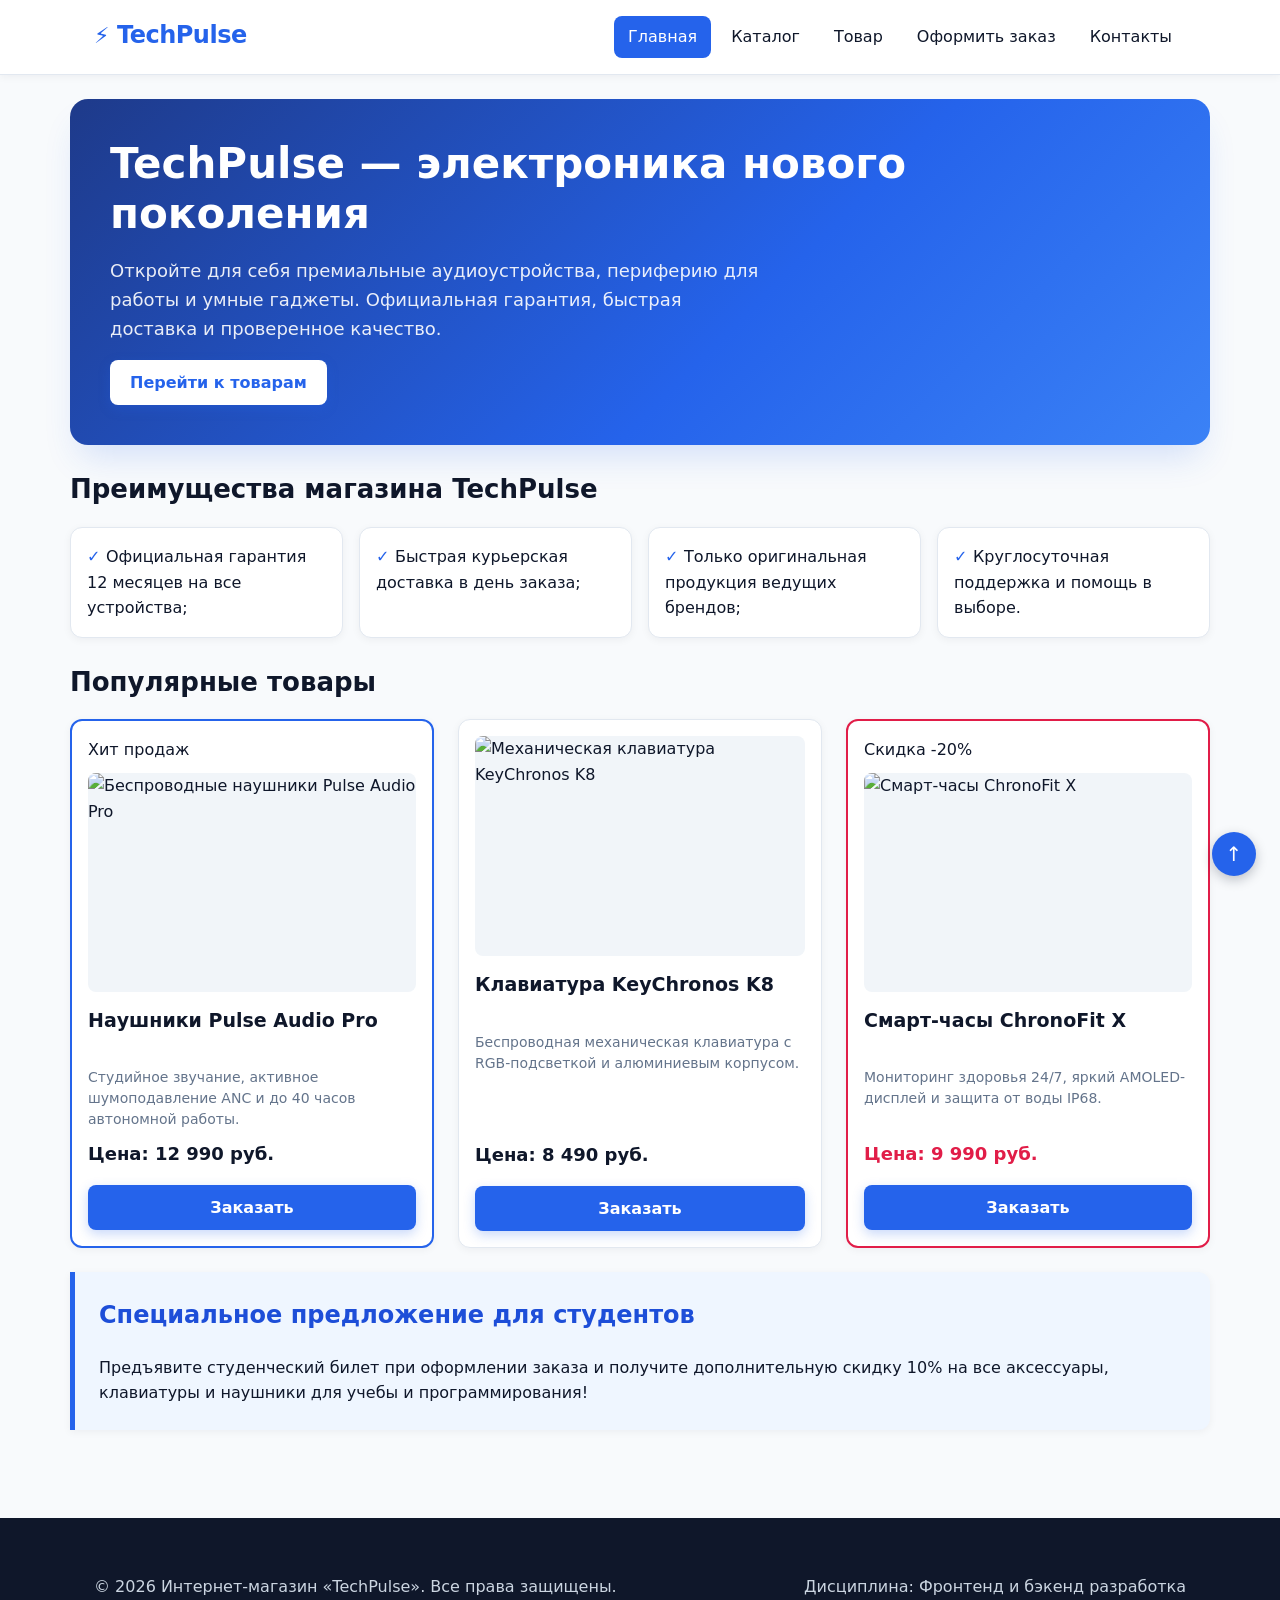
==== index.html @ 02a555d0 "feat: добавлена адаптивная верстка (КР №3)" ====
<!doctype html>
<html lang="ru">
  <head>
    <meta charset="UTF-8" />
    <meta name="viewport" content="width=device-width, initial-scale=1.0" />
    <meta
      name="description"
      content="Главная страница интернет-магазина гаджетов и электроники TechPulse."
    />
    <title>TechPulse — Магазин современных гаджетов</title>
    <link rel="stylesheet" href="css/style.css" />
    <link rel="stylesheet" href="css/responsive.css" />
    <script src="js/main.js" defer></script>
  </head>
  <body>
    <header class="site-header">
      <div class="site-header__inner">
        <a class="site-header__logo" href="index.html">TechPulse</a>
        <nav class="site-nav" aria-label="Основная навигация">
          <ul class="site-nav__list">
            <li class="site-nav__item">
              <a class="site-nav__link site-nav__link--active" href="index.html"
                >Главная</a
              >
            </li>
            <li class="site-nav__item">
              <a class="site-nav__link" href="catalog.html">Каталог</a>
            </li>
            <li class="site-nav__item">
              <a class="site-nav__link" href="product.html">Товар</a>
            </li>
            <li class="site-nav__item">
              <a class="site-nav__link" href="order.html">Оформить заказ</a>
            </li>
            <li class="site-nav__item">
              <a class="site-nav__link" href="contacts.html">Контакты</a>
            </li>
          </ul>
        </nav>
      </div>
    </header>

    <main>
      <section class="hero">
        <h1 class="hero__title">TechPulse — электроника нового поколения</h1>
        <p class="hero__text">
          Откройте для себя премиальные аудиоустройства, периферию для работы и
          умные гаджеты. Официальная гарантия, быстрая доставка и проверенное
          качество.
        </p>
        <a class="button button--primary" href="#popular">Перейти к товарам</a>
      </section>

      <section class="section" id="advantages">
        <h2 class="section__title">Преимущества магазина TechPulse</h2>
        <ul class="advantages-list">
          <li>Официальная гарантия 12 месяцев на все устройства;</li>
          <li>Быстрая курьерская доставка в день заказа;</li>
          <li>Только оригинальная продукция ведущих брендов;</li>
          <li>Круглосуточная поддержка и помощь в выборе.</li>
        </ul>
      </section>

      <section class="section" id="popular">
        <h2 class="section__title">Популярные товары</h2>
        <div class="products-grid">
          <article class="product-card product-card--featured">
            <span class="product-card__badge">Хит продаж</span>
            <img
              class="product-card__image"
              src="https://images.unsplash.com/photo-1505740420928-5e560c06d30e?auto=format&fit=crop&w=600&q=80"
              srcset="
                https://images.unsplash.com/photo-1505740420928-5e560c06d30e?auto=format&fit=crop&w=400&q=80   400w,
                https://images.unsplash.com/photo-1505740420928-5e560c06d30e?auto=format&fit=crop&w=600&q=80   600w,
                https://images.unsplash.com/photo-1505740420928-5e560c06d30e?auto=format&fit=crop&w=900&q=80   900w,
                https://images.unsplash.com/photo-1505740420928-5e560c06d30e?auto=format&fit=crop&w=1200&q=80 1200w
              "
              sizes="(max-width: 767px) 100vw, (max-width: 1023px) 50vw, 33vw"
              alt="Беспроводные наушники Pulse Audio Pro"
              width="600"
              height="400"
              loading="lazy"
            />
            <h3 class="product-card__title">Наушники Pulse Audio Pro</h3>
            <p class="product-card__description">
              Студийное звучание, активное шумоподавление ANC и до 40 часов
              автономной работы.
            </p>
            <p class="product-card__price">Цена: 12 990 руб.</p>
            <button
              class="button button--primary product-card__button"
              type="button"
              data-product="Наушники Pulse Audio Pro"
            >
              Заказать
            </button>
          </article>

          <article class="product-card">
            <img
              class="product-card__image"
              src="https://images.unsplash.com/photo-1511467687858-23d96c32e4ae?auto=format&fit=crop&w=600&q=80"
              srcset="
                https://images.unsplash.com/photo-1511467687858-23d96c32e4ae?auto=format&fit=crop&w=400&q=80   400w,
                https://images.unsplash.com/photo-1511467687858-23d96c32e4ae?auto=format&fit=crop&w=600&q=80   600w,
                https://images.unsplash.com/photo-1511467687858-23d96c32e4ae?auto=format&fit=crop&w=900&q=80   900w,
                https://images.unsplash.com/photo-1511467687858-23d96c32e4ae?auto=format&fit=crop&w=1200&q=80 1200w
              "
              sizes="(max-width: 767px) 100vw, (max-width: 1023px) 50vw, 33vw"
              alt="Механическая клавиатура KeyChronos K8"
              width="600"
              height="400"
              loading="lazy"
            />
            <h3 class="product-card__title">Клавиатура KeyChronos K8</h3>
            <p class="product-card__description">
              Беспроводная механическая клавиатура с RGB-подсветкой и
              алюминиевым корпусом.
            </p>
            <p class="product-card__price">Цена: 8 490 руб.</p>
            <button
              class="button button--primary product-card__button"
              type="button"
              data-product="Клавиатура KeyChronos K8"
            >
              Заказать
            </button>
          </article>

          <article class="product-card product-card--discount">
            <span class="product-card__badge">Скидка -20%</span>
            <img
              class="product-card__image"
              src="https://images.unsplash.com/photo-1523275335684-37898b6baf30?auto=format&fit=crop&w=600&q=80"
              srcset="
                https://images.unsplash.com/photo-1523275335684-37898b6baf30?auto=format&fit=crop&w=400&q=80   400w,
                https://images.unsplash.com/photo-1523275335684-37898b6baf30?auto=format&fit=crop&w=600&q=80   600w,
                https://images.unsplash.com/photo-1523275335684-37898b6baf30?auto=format&fit=crop&w=900&q=80   900w,
                https://images.unsplash.com/photo-1523275335684-37898b6baf30?auto=format&fit=crop&w=1200&q=80 1200w
              "
              sizes="(max-width: 767px) 100vw, (max-width: 1023px) 50vw, 33vw"
              alt="Смарт-часы ChronoFit X"
              width="600"
              height="400"
              loading="lazy"
            />
            <h3 class="product-card__title">Смарт-часы ChronoFit X</h3>
            <p class="product-card__description">
              Мониторинг здоровья 24/7, яркий AMOLED-дисплей и защита от воды
              IP68.
            </p>
            <p class="product-card__price">Цена: 9 990 руб.</p>
            <button
              class="button button--primary product-card__button"
              type="button"
              data-product="Смарт-часы ChronoFit X"
            >
              Заказать
            </button>
          </article>
        </div>
      </section>

      <aside class="aside-info">
        <h2 class="aside-info__title">Специальное предложение для студентов</h2>
        <p class="aside-info__text">
          Предъявите студенческий билет при оформлении заказа и получите
          дополнительную скидку 10% на все аксессуары, клавиатуры и наушники для
          учебы и программирования!
        </p>
      </aside>
    </main>

    <footer class="site-footer" id="contacts">
      <div class="site-footer__inner">
        <p>&copy; 2026 Интернет-магазин «TechPulse». Все права защищены.</p>
        <p>Дисциплина: Фронтенд и бэкенд разработка</p>
      </div>
    </footer>
    <a class="scroll-top-btn" href="#" aria-label="Наверх">↑</a>

    <dialog
      class="order-dialog"
      id="order-dialog"
      aria-labelledby="order-dialog-title"
    >
      <h2 class="order-dialog__title" id="order-dialog-title">
        Оформление заявки
      </h2>
      <form
        class="order-form"
        id="order-form"
        action="#"
        method="post"
        novalidate
      >
        <input id="selected-product" name="selected-product" type="hidden" />

        <div class="order-form__field">
          <label class="order-form__label" for="order-name">Имя</label>
          <input
            class="order-form__input"
            id="order-name"
            name="name"
            type="text"
            placeholder="Введите ваше имя"
            minlength="2"
            autocomplete="given-name"
            required
          />
        </div>

        <div class="order-form__field">
          <label class="order-form__label" for="order-email">E-mail</label>
          <input
            class="order-form__input"
            id="order-email"
            name="email"
            type="email"
            placeholder="example@mail.ru"
            autocomplete="email"
            required
          />
        </div>

        <div class="order-form__field">
          <label class="order-form__label" for="order-phone">Телефон</label>
          <input
            class="order-form__input"
            id="order-phone"
            name="phone"
            type="tel"
            inputmode="tel"
            placeholder="+7 (900) 000-00-00"
            pattern="^\+7 \(\d{3}\) \d{3}-\d{2}-\d{2}$"
            required
          />
          <small class="order-form__help">Формат: +7 (900) 000-00-00</small>
        </div>

        <div class="order-form__field">
          <label class="order-form__label" for="order-date">Дата связи</label>
          <input
            class="order-form__input"
            id="order-date"
            name="date"
            type="date"
          />
        </div>

        <div class="order-form__field order-form__field--wide">
          <label class="order-form__label" for="order-topic">Тема заявки</label>
          <select
            class="order-form__select"
            id="order-topic"
            name="topic"
            required
          >
            <option value="">Выберите тему</option>
            <option value="product">Заказ товара</option>
            <option value="consultation">Консультация</option>
            <option value="delivery">Доставка</option>
          </select>
        </div>

        <div class="order-form__field order-form__field--wide">
          <label class="order-form__label" for="order-comment"
            >Комментарий</label
          >
          <textarea
            class="order-form__textarea"
            id="order-comment"
            name="comment"
            rows="4"
            placeholder="Укажите дополнительную информацию"
          ></textarea>
        </div>

        <div class="order-form__field order-form__field--checkbox">
          <label class="order-form__checkbox-label">
            <input
              class="order-form__checkbox"
              id="order-agreement"
              name="agreement"
              type="checkbox"
              required
            />
            Я согласен на обработку данных
          </label>
        </div>

        <div class="order-form__actions">
          <button
            class="button button--secondary"
            type="button"
            id="close-order-dialog"
          >
            Закрыть
          </button>
          <button class="button button--primary" type="submit">
            Отправить заявку
          </button>
        </div>
      </form>
    </dialog>

    <p class="success-message" id="success-message" hidden>
      Форма успешно отправлена! Наш менеджер свяжется с вами в ближайшее время.
    </p>
  </body>
</html>
---- css/style.css ----
/* ===============================
   1. Переменные проекта
   =============================== */
:root {
  --color-bg: #f8fafc;
  --color-text: #0f172a;
  --color-muted: #64748b;
  --color-primary: #2563eb;
  --color-primary-dark: #1d4ed8;
  --color-border: #e2e8f0;
  --color-surface: #ffffff;
  --color-surface-accent: #eff6ff;
  --color-danger: #e11d48;
  --color-success: #16a34a;
  --color-success-bg: #f0fdf4;
  --color-white: #ffffff;

  --space-xs: 6px;
  --space-sm: 10px;
  --space-md: 16px;
  --space-lg: 24px;
  --space-xl: 40px;

  --radius-sm: 8px;
  --radius-md: 12px;
  --radius-lg: 18px;

  --shadow-sm: 0 2px 8px rgba(15, 23, 42, 0.05);
  --shadow-md: 0 10px 25px -5px rgba(15, 23, 42, 0.1);
  --shadow-lg: 0 20px 35px -10px rgba(37, 99, 235, 0.18);

  --container-width: 1140px;
}

/* ===============================
   2. Базовые стили
   =============================== */
* {
  box-sizing: border-box;
}

html {
  scroll-behavior: smooth;
}

body {
  margin: 0;
  font-family: 'Segoe UI', system-ui, -apple-system, Arial, sans-serif;
  line-height: 1.6;
  color: var(--color-text);
  background-color: var(--color-bg);
}

main {
  padding: var(--space-lg);
}

/* Подсветка целевого якоря */
:target {
  outline: 2px dashed var(--color-primary);
  outline-offset: 6px;
  border-radius: var(--radius-sm);
}

/* ===============================
   3. Блок кнопки (button)
   =============================== */
.button {
  display: inline-flex;
  align-items: center;
  justify-content: center;
  padding: 10px 20px;
  border: none;
  border-radius: var(--radius-sm);
  font: inherit;
  font-weight: 600;
  text-decoration: none;
  cursor: pointer;
  transition:
    background-color 0.2s ease,
    color 0.2s ease,
    transform 0.15s ease,
    box-shadow 0.2s ease;
}

.button:active {
  transform: translateY(1px);
}

.button--primary {
  color: var(--color-white);
  background-color: var(--color-primary);
  box-shadow: 0 4px 12px rgba(37, 99, 235, 0.25);
}

.button--primary:hover {
  background-color: var(--color-primary-dark);
  box-shadow: 0 6px 16px rgba(37, 99, 235, 0.35);
}

.button--secondary {
  color: var(--color-primary);
  background-color: var(--color-surface);
  border: 1.5px solid var(--color-primary);
}

.button--secondary:hover {
  color: var(--color-white);
  background-color: var(--color-primary);
}

.button:focus-visible {
  outline: 2px solid var(--color-primary);
  outline-offset: 3px;
}

.button:disabled,
.button--disabled {
  opacity: 0.6;
  cursor: not-allowed;
}

/* ===============================
   4. Шапка и навигация (site-header, site-nav)
   =============================== */
.site-header {
  background-color: var(--color-surface);
  border-bottom: 1px solid var(--color-border);
  box-shadow: var(--shadow-sm);
  position: sticky;
  top: 0;
  z-index: 50;
}

.site-header__inner {
  max-width: var(--container-width);
  margin: 0 auto;
  padding: var(--space-md) var(--space-lg);
  display: flex;
  flex-wrap: wrap;
  justify-content: space-between;
  align-items: center;
  gap: var(--space-md);
}

.site-header__logo {
  font-size: 24px;
  font-weight: 800;
  letter-spacing: -0.5px;
  color: var(--color-primary);
  text-decoration: none;
  display: inline-flex;
  align-items: center;
  gap: 8px;
  transition: opacity 0.2s ease;
}

.site-header__logo::before {
  content: '⚡';
  font-size: 22px;
}

.site-header__logo:hover {
  opacity: 0.85;
}

.site-nav__list {
  display: flex;
  flex-wrap: wrap;
  justify-content: center;
  align-items: center;
  gap: var(--space-xs);
  padding: 0;
  margin: 0;
  list-style: none;
}

.site-nav__item {
  margin-bottom: 0;
}

.site-nav__link {
  display: inline-block;
  padding: 8px 14px;
  color: var(--color-text);
  font-weight: 500;
  text-decoration: none;
  border-radius: var(--radius-sm);
  transition:
    background-color 0.2s ease,
    color 0.2s ease;
}

.site-nav__link:hover {
  color: var(--color-primary);
  background-color: var(--color-surface-accent);
}

.site-nav__link:focus-visible {
  outline: 2px solid var(--color-primary);
  outline-offset: 3px;
}

.site-nav__link--active {
  color: var(--color-white);
  background-color: var(--color-primary);
}

.site-nav__link--active:hover {
  color: var(--color-white);
  background-color: var(--color-primary-dark);
}

/* ===============================
   5. Хлебные крошки (breadcrumbs)
   =============================== */
.breadcrumbs {
  max-width: var(--container-width);
  margin: 0 auto var(--space-md);
  font-size: 14px;
  color: var(--color-muted);
}

.breadcrumbs__link {
  color: var(--color-primary);
  text-decoration: none;
  font-weight: 500;
}

.breadcrumbs__link:hover {
  text-decoration: underline;
}

.breadcrumbs__current::before {
  content: ' / ';
  color: var(--color-muted);
}

/* ===============================
   6. Основные компоненты страниц (hero, section, aside-info)
   =============================== */
.hero {
  max-width: var(--container-width);
  margin: 0 auto var(--space-xl);
  padding: var(--space-xl);
  background: linear-gradient(135deg, #1e3a8a 0%, #2563eb 60%, #3b82f6 100%);
  color: var(--color-white);
  border-radius: var(--radius-lg);
  box-shadow: var(--shadow-lg);
}

.hero__title {
  margin-top: 0;
  margin-bottom: var(--space-sm);
  font-size: clamp(28px, 4vw, 42px);
  line-height: 1.2;
}

.hero__text {
  max-width: 650px;
  margin-bottom: var(--space-lg);
  font-size: 18px;
  color: rgba(255, 255, 255, 0.9);
}

.hero .button--primary {
  background-color: var(--color-white);
  color: var(--color-primary);
}

.hero .button--primary:hover {
  background-color: #f1f5f9;
}

.section {
  max-width: var(--container-width);
  margin: 0 auto var(--space-xl);
}

.section__title {
  margin-top: 0;
  margin-bottom: var(--space-md);
  font-size: 26px;
}

.advantages-list {
  display: grid;
  grid-template-columns: repeat(auto-fit, minmax(230px, 1fr));
  gap: var(--space-md);
  padding: 0;
  list-style: none;
}

.advantages-list li {
  padding: var(--space-md);
  background-color: var(--color-surface);
  border: 1px solid var(--color-border);
  border-radius: var(--radius-md);
  box-shadow: var(--shadow-sm);
  font-weight: 500;
}

.advantages-list li::before {
  content: '✓ ';
  color: var(--color-primary);
  font-weight: 700;
}

.aside-info {
  max-width: var(--container-width);
  margin: 0 auto var(--space-xl);
  padding: var(--space-lg);
  border-left: 5px solid var(--color-primary);
  border-radius: 0 var(--radius-md) var(--radius-md) 0;
  background-color: var(--color-surface-accent);
  box-shadow: var(--shadow-sm);
}

.aside-info__title {
  margin-top: 0;
  color: var(--color-primary-dark);
}

.aside-info__text {
  margin-bottom: 0;
}

/* ===============================
   7. Карточки и сетка товаров (products-grid, product-card)
   =============================== */
.products-grid {
  display: grid;
  grid-template-columns: repeat(3, 1fr);
  gap: var(--space-lg);
  align-items: stretch; /* Растягивает все карточки в ряду до одинаковой высоты */
}

.product-card {
  display: flex;
  flex-direction: column;
  height: 100%;
  gap: var(--space-sm);
  padding: var(--space-md);
  border: 1px solid var(--color-border);
  border-radius: var(--radius-md);
  background-color: var(--color-surface);
  box-shadow: var(--shadow-sm);
  transition:
    border-color 0.25s ease,
    transform 0.25s ease,
    box-shadow 0.25s ease;
}

.product-card:hover {
  border-color: var(--color-primary);
  transform: translateY(-4px);
  box-shadow: var(--shadow-md);
}

.product-card__image {
  width: 100%;
  height: 210px;
  object-fit: cover;
  border-radius: var(--radius-sm);
  background-color: #f1f5f9;
  margin-bottom: var(--space-xs);
}

.product-card--featured {
  border: 2px solid var(--color-primary);
}

.product-card--discount {
  border: 2px solid var(--color-danger);
}

.product-card__title {
  margin: 0;
  font-size: 19px;
  line-height: 1.3;
  min-height: 2.6em; /* Резервирует место ровно под 2 строки, чтобы описание ниже начиналось на одном уровне */
  display: flex;
  align-items: flex-start;
  color: var(--color-text);
}

.product-card__description {
  margin: 0;
  font-size: 14px;
  line-height: 1.5;
  color: var(--color-muted);
  flex-grow: 1; /* Занимает всё свободное место, выравнивая блок цены внизу */
}

.product-card__price {
  margin: auto 0 var(--space-xs) 0; /* Прижимает цену к низу на одну линию во всех карточках */
  font-size: 18px;
  font-weight: 800;
  color: var(--color-text);
}

.product-card--discount .product-card__price {
  color: var(--color-danger);
}

.product-card__button {
  align-self: stretch;
  text-align: center;
}

/* ===============================
   8. Страница каталога и фильтры (catalog-layout, catalog-filters, filters-form)
   =============================== */
.catalog-layout {
  max-width: var(--container-width);
  margin: 0 auto var(--space-xl);
  display: grid;
  grid-template-columns: 270px 1fr;
  grid-template-areas: 'filters products';
  gap: var(--space-lg);
  align-items: start;
}

.catalog-filters {
  grid-area: filters;
  padding: var(--space-lg);
  border: 1px solid var(--color-border);
  border-radius: var(--radius-md);
  background-color: var(--color-surface);
  box-shadow: var(--shadow-sm);
}

.catalog-filters__title {
  margin-top: 0;
  font-size: 20px;
}

.catalog-products {
  grid-area: products;
}

.catalog-products__title {
  margin-top: 0;
}

.filters-form {
  display: grid;
  gap: var(--space-md);
}

.filters-form__group {
  margin: 0;
  padding: var(--space-md);
  border: 1px solid var(--color-border);
  border-radius: var(--radius-sm);
  background-color: var(--color-bg);
}

.filters-form__legend {
  font-weight: 700;
  padding: 0 6px;
}

.filters-form__label {
  display: flex;
  align-items: center;
  gap: 8px;
  margin-bottom: var(--space-sm);
  cursor: pointer;
  font-size: 14px;
}

.filters-form__input {
  width: 100%;
  padding: 8px 12px;
  border: 1px solid var(--color-border);
  border-radius: var(--radius-sm);
  font: inherit;
  background-color: var(--color-surface);
  margin-bottom: var(--space-xs);
}

/* ===============================
   9. Модальное окно и форма заявки (order-dialog, order-form)
   =============================== */
.order-dialog {
  width: min(100% - 32px, 540px);
  padding: var(--space-xl);
  border: none;
  border-radius: var(--radius-lg);
  box-shadow: var(--shadow-md);
}

.order-dialog::backdrop {
  background-color: rgba(15, 23, 42, 0.6);
  backdrop-filter: blur(3px);
}

.order-dialog__title {
  margin-top: 0;
}

.order-form__field {
  margin-bottom: var(--space-md);
}

.order-form__label {
  display: block;
  margin-bottom: var(--space-xs);
  font-weight: 600;
  font-size: 14px;
}

.order-form__input,
.order-form__select,
.order-form__textarea {
  width: 100%;
  padding: 11px 14px;
  border: 1px solid var(--color-border);
  border-radius: var(--radius-sm);
  font: inherit;
  background-color: var(--color-surface);
  transition: border-color 0.2s ease, box-shadow 0.2s ease;
}

.order-form__checkbox-label {
  display: flex;
  align-items: center;
  gap: 8px;
  cursor: pointer;
  font-size: 14px;
}

.order-form__checkbox {
  width: 16px;
  height: 16px;
}

.order-form__help {
  display: block;
  margin-top: var(--space-xs);
  color: var(--color-muted);
  font-size: 12px;
}

.order-form__input:hover,
.order-form__select:hover,
.order-form__textarea:hover {
  border-color: var(--color-primary);
}

.order-form__input:focus-visible,
.order-form__select:focus-visible,
.order-form__textarea:focus-visible {
  outline: none;
  border-color: var(--color-primary);
  box-shadow: 0 0 0 3px rgba(37, 99, 235, 0.2);
}

[aria-invalid='true'] {
  border-color: var(--color-danger);
}

.order-form__actions {
  display: flex;
  gap: var(--space-md);
  margin-top: var(--space-lg);
}

/* Сообщение об успешной отправке */
.success-message {
  max-width: var(--container-width);
  margin: var(--space-lg) auto;
  padding: var(--space-md) var(--space-lg);
  border-left: 4px solid var(--color-success);
  border-radius: var(--radius-sm);
  background-color: var(--color-success-bg);
  font-weight: 600;
  color: var(--color-success);
}

/* ===============================
   10. Подвал сайта (site-footer)
   =============================== */
.site-footer {
  background-color: #0f172a;
  color: #cbd5e1;
  margin-top: var(--space-xl);
}

.site-footer__inner {
  max-width: var(--container-width);
  margin: 0 auto;
  padding: var(--space-xl) var(--space-lg);
  display: flex;
  flex-wrap: wrap;
  justify
---- css/responsive.css ----
/* ==========================================================================
   Адаптивные стили для контрольной работы №3.
   Подход: Mobile First.
   Базовые стили рассчитаны на мобильный экран.
   Расширения добавляются через min-width медиазапросы.
   ========================================================================== */

/* ==========================================================================
   1. Базовые правила (Mobile First)
   ========================================================================== */
*,
*::before,
*::after {
  box-sizing: border-box;
}

html {
  scroll-behavior: smooth;
}

img,
video,
picture {
  max-width: 100%;
  height: auto;
}

body {
  overflow-x: hidden; /* временная защита от горизонтального скролла */
}

/* ==========================================================================
   2. Основные контейнеры и отступы
   ========================================================================== */
main {
  padding: var(--space-md);
}

/* Секции и крупные блоки: уменьшаем вертикальные отступы на мобильном */
.section,
.hero,
.aside-info {
  margin-bottom: var(--space-lg);
}

/* ==========================================================================
   3. Шапка и навигация
   ========================================================================== */
.site-header {
  position: static; /* на мобильном отключаем sticky */
}

.site-header__inner {
  flex-direction: column;
  align-items: stretch;
  gap: var(--space-sm);
  padding: var(--space-sm) var(--space-md);
}

.site-header__logo {
  align-self: flex-start;
}

.site-nav {
  width: 100%;
}

.site-nav__list {
  flex-direction: column;
  align-items: stretch;
  gap: 4px;
}

.site-nav__link {
  display: block;
  padding: 12px 14px; /* удобная зона нажатия */
}

/* ==========================================================================
   4. Hero-блок
   ========================================================================== */
.hero {
  padding: clamp(24px, 6vw, var(--space-xl));
}

.hero__title {
  font-size: clamp(24px, 5vw + 8px, 42px);
}

.hero__text {
  font-size: clamp(15px, 1.2vw + 10px, 18px);
  margin-bottom: var(--space-md);
}

/* ==========================================================================
   5. Сетка карточек товаров
   ========================================================================== */
.products-grid {
  grid-template-columns: 1fr;
  gap: var(--space-md);
}

.product-card__image {
  width: 100%;
  height: auto;
  aspect-ratio: 3 / 2;
  object-fit: cover;
}

/* ==========================================================================
   6. Каталог и боковой фильтр
   ========================================================================== */
.catalog-layout {
  display: grid;
  grid-template-columns: 1fr;
  grid-template-areas:
    'products'
    'filters';
  gap: var(--space-md);
}

.catalog-filters {
  padding: var(--space-md);
}

/* ==========================================================================
   7. Форма заявки
   ========================================================================== */
.order-dialog {
  width: calc(100% - 24px);
  padding: var(--space-lg);
}

.order-form__field,
.order-form__actions {
  margin-top: 0;
  margin-bottom: 0;
}

.order-form__input,
.order-form__select,
.order-form__textarea {
  width: 100%;
  min-height: 44px;
  font-size: 16px; /* предотвращает автозум на iOS */
}

.order-form__actions {
  flex-direction: column;
}

.order-form__actions .button {
  width: 100%;
}

/* ==========================================================================
   8. Таблица характеристик
   ========================================================================== */
.table-wrapper {
  overflow-x: auto;
  -webkit-overflow-scrolling: touch;
  margin-block: var(--space-md);
}

.product-table {
  width: 100%;
  min-width: 560px;
  border-collapse: collapse;
}

/* ==========================================================================
   9. Кнопка «Наверх» (класс есть в HTML, но не был оформлен в style.css)
   ========================================================================== */
.scroll-top-btn {
  position: fixed;
  right: 16px;
  bottom: 16px;
  width: 44px;
  height: 44px;
  display: inline-flex;
  align-items: center;
  justify-content: center;
  border-radius: 50%;
  background-color: var(--color-primary, #2563eb);
  color: var(--color-white, #fff);
  text-decoration: none;
  font-size: 20px;
  line-height: 1;
  box-shadow: 0 4px 12px rgba(15, 23, 42, 0.25);
  z-index: 40;
}

/* ==========================================================================
   10. Планшет (min-width: 768px)
   ========================================================================== */
@media (min-width: 768px) {
  main {
    padding: var(--space-lg);
  }

  .site-header {
    position: sticky;
    top: 0;
    z-index: 100;
  }

  .site-header__inner {
    flex-direction: row;
    flex-wrap: wrap;
    justify-content: space-between;
    align-items: center;
    padding: var(--space-md) var(--space-lg);
  }

  .site-nav {
    width: auto;
  }

  .site-nav__list {
    flex-direction: row;
    flex-wrap: wrap;
    align-items: center;
    gap: var(--space-xs);
  }

  .site-nav__link {
    padding: 8px 14px;
  }

  .products-grid {
    grid-template-columns: repeat(2, minmax(0, 1fr));
    gap: var(--space-lg);
  }

  .catalog-layout {
    grid-template-columns: 270px minmax(0, 1fr);
    grid-template-areas: 'filters products';
    align-items: start;
  }

  .catalog-filters {
    padding: var(--space-lg);
  }

  /* Форма — 2 колонки */
  .order-form {
    grid-template-columns: repeat(2, minmax(0, 1fr));
  }

  .order-form__field--wide,
  .order-form__field--checkbox,
  .order-form__actions {
    grid-column: 1 / -1;
  }

  .order-form__actions {
    flex-direction: row;
  }

  .order-form__actions .button {
    width: auto;
  }

  .scroll-top-btn {
    right: 24px;
    bottom: 24px;
  }
}

/* ==========================================================================
   11. Desktop (min-width: 1024px)
   ========================================================================== */
@media (min-width: 1024px) {
  .products-grid {
    grid-template-columns: repeat(3, minmax(0, 1fr));
  }

  .catalog-layout {
    grid-template-columns: 270px minmax(0, 1fr);
  }
}

/* ==========================================================================
   Примечание.
   В style.css правило .site-footer__inner обрывается на свойстве `justify`
   (видимо, файл был частично потерян при копировании).
   Дополняем его здесь, чтобы подвал выглядел корректно.
   ========================================================================== */
.site-footer__inner {
  justify-content: space-between;
  align-items: center;
}
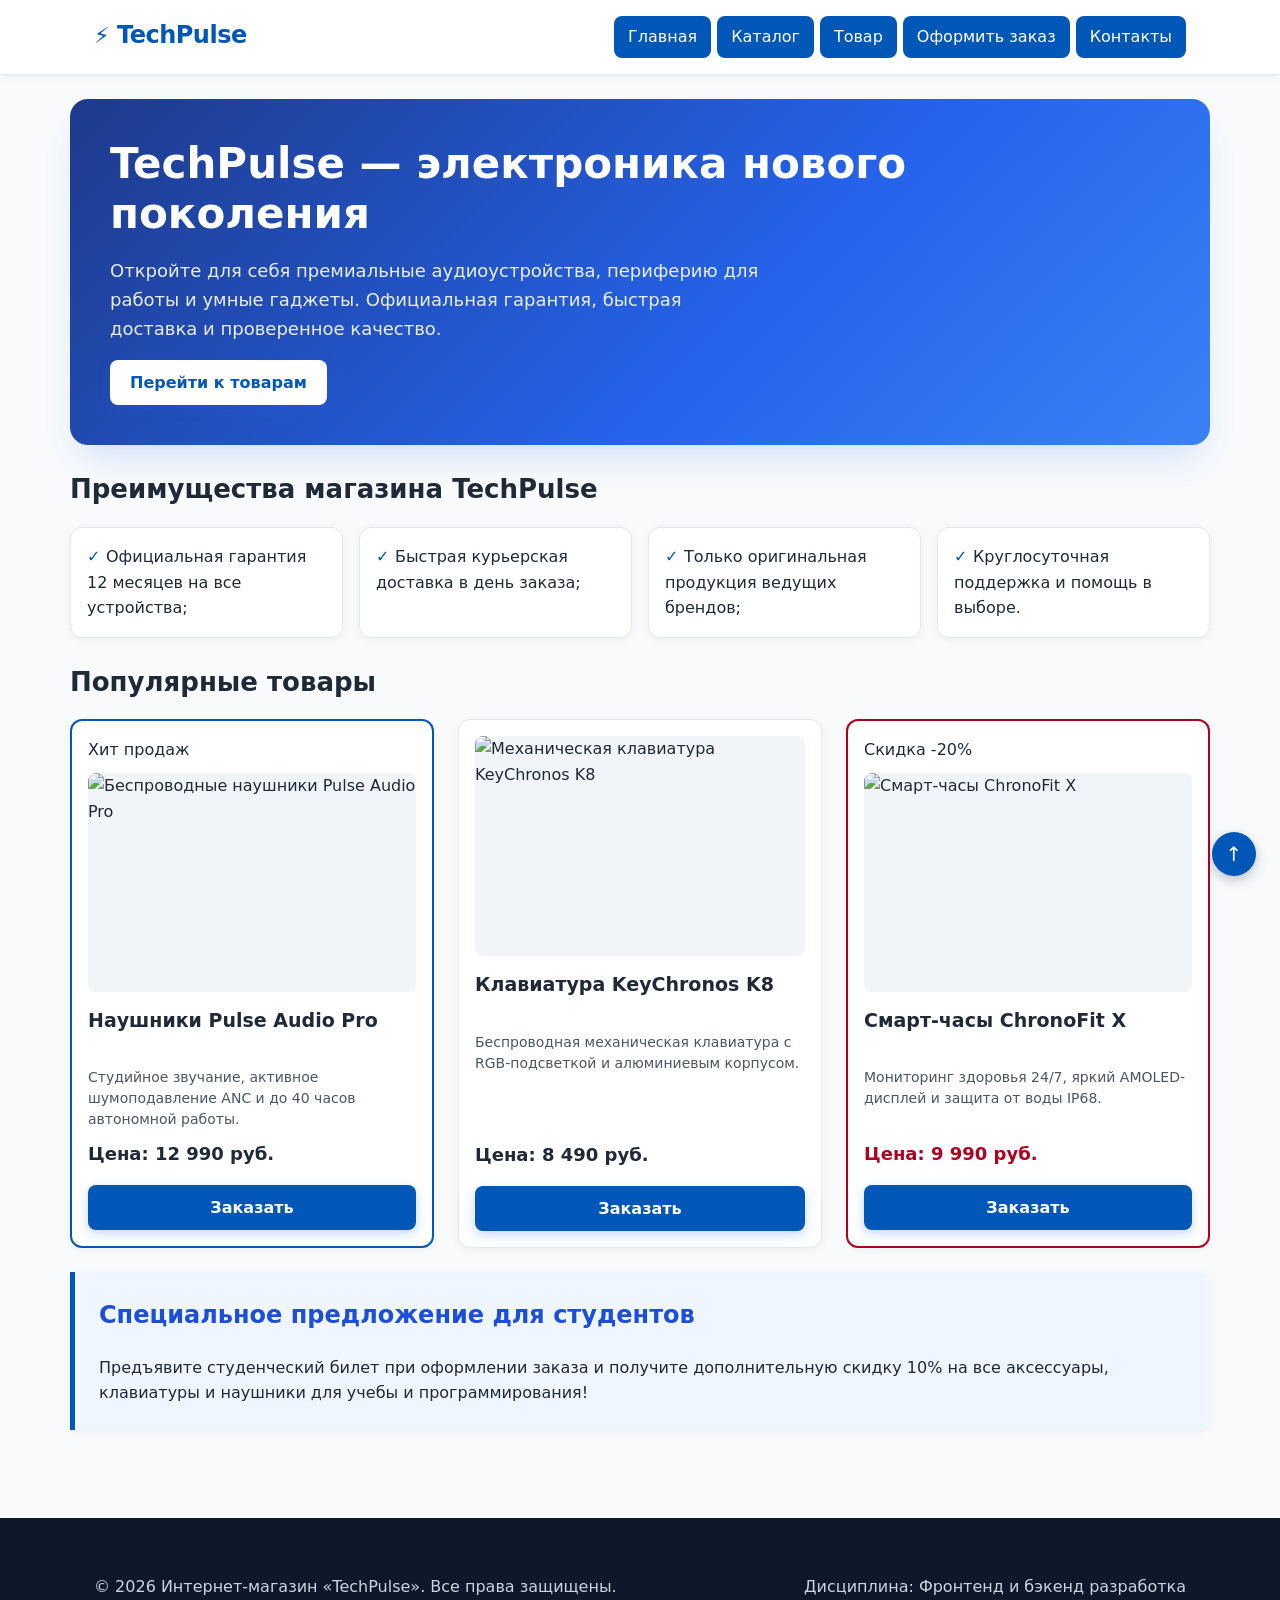
==== commit 4a1a6314: "feat: выполнен A11y-аудит и исправлены проблемы доступности" ====
--- a/index.html
+++ b/index.html
@@ -13,34 +13,58 @@
     <script src="js/main.js" defer></script>
   </head>
   <body>
+    <a class="skip-link" href="#main">Перейти к основному содержимому</a>
     <header class="site-header">
       <div class="site-header__inner">
         <a class="site-header__logo" href="index.html">TechPulse</a>
         <nav class="site-nav" aria-label="Основная навигация">
           <ul class="site-nav__list">
             <li class="site-nav__item">
-              <a class="site-nav__link site-nav__link--active" href="index.html"
+              <a
+                class="site-nav__link site-nav__link--active"
+                href="index.html"
+                aria-current="page"
                 >Главная</a
               >
             </li>
             <li class="site-nav__item">
-              <a class="site-nav__link" href="catalog.html">Каталог</a>
-            </li>
-            <li class="site-nav__item">
-              <a class="site-nav__link" href="product.html">Товар</a>
-            </li>
-            <li class="site-nav__item">
-              <a class="site-nav__link" href="order.html">Оформить заказ</a>
-            </li>
-            <li class="site-nav__item">
-              <a class="site-nav__link" href="contacts.html">Контакты</a>
+              <a
+                class="site-nav__link site-nav__link--active"
+                href="catalog.html"
+                aria-current="page"
+                >Каталог</a
+              >
+            </li>
+            <li class="site-nav__item">
+              <a
+                class="site-nav__link site-nav__link--active"
+                href="product.html"
+                aria-current="page"
+                >Товар</a
+              >
+            </li>
+            <li class="site-nav__item">
+              <a
+                class="site-nav__link site-nav__link--active"
+                href="order.html"
+                aria-current="page"
+                >Оформить заказ</a
+              >
+            </li>
+            <li class="site-nav__item">
+              <a
+                class="site-nav__link site-nav__link--active"
+                href="contacts.html"
+                aria-current="page"
+                >Контакты</a
+              >
             </li>
           </ul>
         </nav>
       </div>
     </header>
 
-    <main>
+    <main id="main">
       <section class="hero">
         <h1 class="hero__title">TechPulse — электроника нового поколения</h1>
         <p class="hero__text">
--- a/css/responsive.css
+++ b/css/responsive.css
@@ -290,3 +290,45 @@
   justify-content: space-between;
   align-items: center;
 }
+/* ==========================================================================
+   Практика 13: Доступность (A11y)
+   ========================================================================== */
+
+/* 1. Видимый фокус для всех интерактивных элементов */
+:focus-visible,
+.site-nav__link:focus-visible,
+.button:focus-visible,
+.order-form__input:focus-visible,
+.order-form__textarea:focus-visible,
+.order-form__select:focus-visible,
+.scroll-top-btn:focus-visible {
+  outline: 3px solid var(--color-primary, #0057b8) !important;
+  outline-offset: 3px !important;
+}
+
+/* 2. Кнопка "Перейти к содержимому" (Skip Link) */
+.skip-link {
+  position: absolute;
+  left: 16px;
+  top: -100px;
+  z-index: 1000;
+  padding: 8px 12px;
+  color: #ffffff;
+  background-color: #111111;
+  border-radius: 6px;
+  text-decoration: none;
+  transition: top 0.2s ease;
+}
+
+.skip-link:focus,
+.skip-link:focus-visible {
+  top: 16px;
+}
+
+/* 3. Улучшение контрастности текста (по методичке) */
+:root {
+  --color-text: #1f2937;
+  --color-muted: #4b5563;
+  --color-primary: #0057b8;
+  --color-danger: #b00020;
+}
